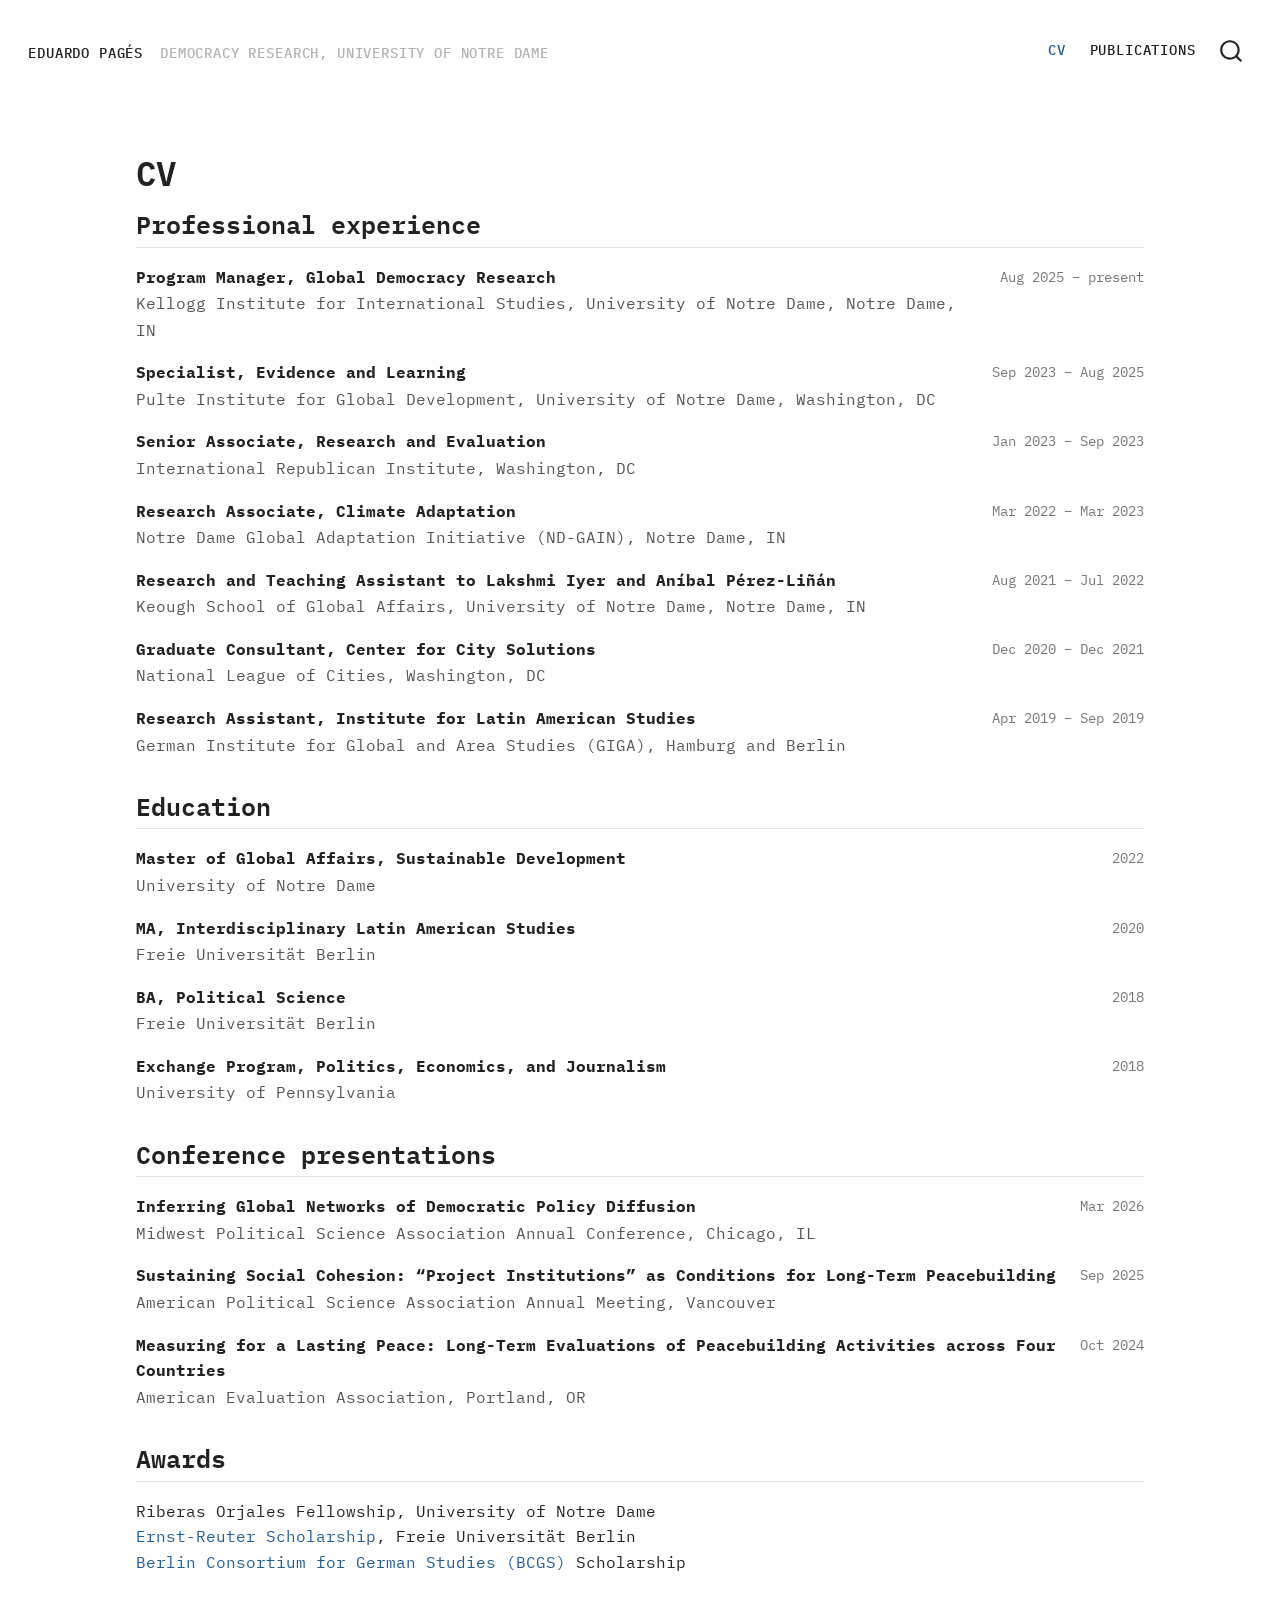
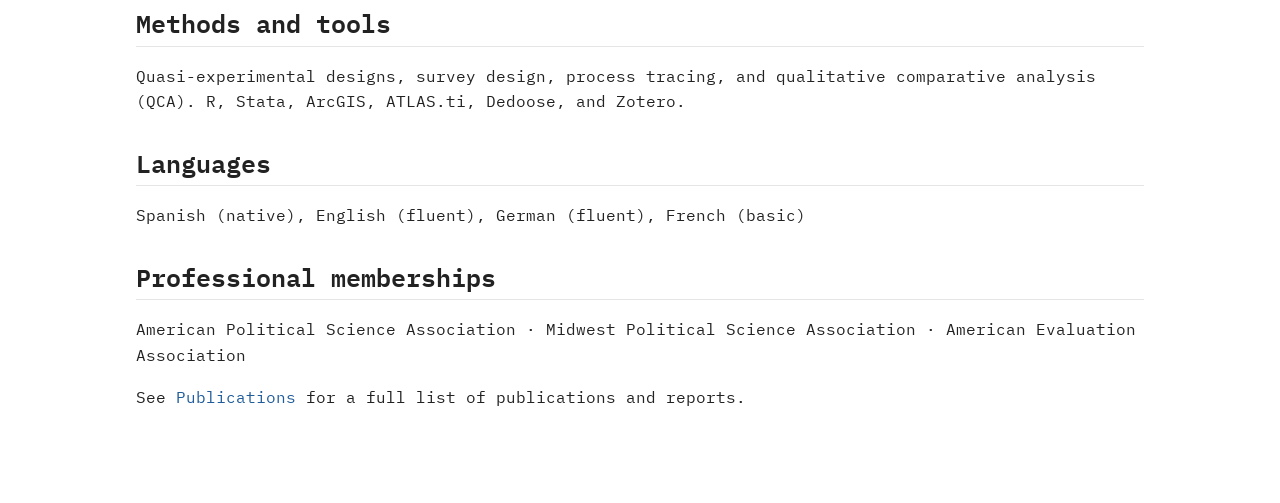
==== docs/cv.html @ 21036114 "update" ====
<!DOCTYPE html>
<html xmlns="http://www.w3.org/1999/xhtml" lang="en" xml:lang="en"><head>

<meta charset="utf-8">
<meta name="generator" content="quarto-1.6.42">

<meta name="viewport" content="width=device-width, initial-scale=1.0, user-scalable=yes">


<title>CV – Eduardo Pagés</title>
<style>
code{white-space: pre-wrap;}
span.smallcaps{font-variant: small-caps;}
div.columns{display: flex; gap: min(4vw, 1.5em);}
div.column{flex: auto; overflow-x: auto;}
div.hanging-indent{margin-left: 1.5em; text-indent: -1.5em;}
ul.task-list{list-style: none;}
ul.task-list li input[type="checkbox"] {
  width: 0.8em;
  margin: 0 0.8em 0.2em -1em; /* quarto-specific, see https://github.com/quarto-dev/quarto-cli/issues/4556 */ 
  vertical-align: middle;
}
</style>


<script src="site_libs/quarto-nav/quarto-nav.js"></script>
<script src="site_libs/quarto-nav/headroom.min.js"></script>
<script src="site_libs/clipboard/clipboard.min.js"></script>
<script src="site_libs/quarto-search/autocomplete.umd.js"></script>
<script src="site_libs/quarto-search/fuse.min.js"></script>
<script src="site_libs/quarto-search/quarto-search.js"></script>
<meta name="quarto:offset" content="./">
<script src="site_libs/quarto-html/quarto.js"></script>
<script src="site_libs/quarto-html/popper.min.js"></script>
<script src="site_libs/quarto-html/tippy.umd.min.js"></script>
<script src="site_libs/quarto-html/anchor.min.js"></script>
<link href="site_libs/quarto-html/tippy.css" rel="stylesheet">
<link href="site_libs/quarto-html/quarto-syntax-highlighting-d24214bd26f974c9c2c3da9940085b3d.css" rel="stylesheet" id="quarto-text-highlighting-styles">
<script src="site_libs/bootstrap/bootstrap.min.js"></script>
<link href="site_libs/bootstrap/bootstrap-icons.css" rel="stylesheet">
<link href="site_libs/bootstrap/bootstrap-ec6935b0382a1d86cc13bf8f3d1957b9.min.css" rel="stylesheet" append-hash="true" id="quarto-bootstrap" data-mode="light">
<script id="quarto-search-options" type="application/json">{
  "location": "navbar",
  "copy-button": false,
  "collapse-after": 3,
  "panel-placement": "end",
  "type": "overlay",
  "limit": 50,
  "keyboard-shortcut": [
    "f",
    "/",
    "s"
  ],
  "show-item-context": false,
  "language": {
    "search-no-results-text": "No results",
    "search-matching-documents-text": "matching documents",
    "search-copy-link-title": "Copy link to search",
    "search-hide-matches-text": "Hide additional matches",
    "search-more-match-text": "more match in this document",
    "search-more-matches-text": "more matches in this document",
    "search-clear-button-title": "Clear",
    "search-text-placeholder": "",
    "search-detached-cancel-button-title": "Cancel",
    "search-submit-button-title": "Submit",
    "search-label": "Search"
  }
}</script>
<style>html{ scroll-behavior: smooth; }</style>
<meta name="google-site-verification" content="d9QWnWDzLtX7ZNqzBEEGg6mCYW7MQCTSgyORNH1W5ec">


</head>

<body class="nav-fixed">

<div id="quarto-search-results"></div>
  <header id="quarto-header" class="headroom fixed-top">
    <nav class="navbar navbar-expand-lg " data-bs-theme="dark">
      <div class="navbar-container container-fluid">
      <div class="navbar-brand-container mx-auto">
    <a class="navbar-brand" href="./index.html">
    <span class="navbar-title">Eduardo Pagés</span>
    </a>
  </div>
            <div id="quarto-search" class="" title="Search"></div>
          <button class="navbar-toggler" type="button" data-bs-toggle="collapse" data-bs-target="#navbarCollapse" aria-controls="navbarCollapse" role="menu" aria-expanded="false" aria-label="Toggle navigation" onclick="if (window.quartoToggleHeadroom) { window.quartoToggleHeadroom(); }">
  <span class="navbar-toggler-icon"></span>
</button>
          <div class="collapse navbar-collapse" id="navbarCollapse">
            <ul class="navbar-nav navbar-nav-scroll ms-auto">
  <li class="nav-item">
    <a class="nav-link active" href="./cv.html" aria-current="page"> 
<span class="menu-text">CV</span></a>
  </li>  
  <li class="nav-item">
    <a class="nav-link" href="./publications.html"> 
<span class="menu-text">Publications</span></a>
  </li>  
</ul>
          </div> <!-- /navcollapse -->
            <div class="quarto-navbar-tools">
</div>
      </div> <!-- /container-fluid -->
    </nav>
</header>
<!-- content -->
<div id="quarto-content" class="quarto-container page-columns page-rows-contents page-layout-full page-navbar">
<!-- sidebar -->
<!-- margin-sidebar -->
    
<!-- main -->
<main class="content column-page" id="quarto-document-content">

<header id="title-block-header" class="quarto-title-block default">
<div class="quarto-title">
<h1 class="title">CV</h1>
</div>



<div class="quarto-title-meta column-page">

    
  
    
  </div>
  


</header>


<!-- To offer a PDF, save it as files/Pages_CV.pdf and uncomment the next line. -->
<!-- [Download CV (PDF)](files/Pages_CV.pdf){.btn .btn-outline-primary .btn-sm} -->
<section id="professional-experience" class="level2">
<h2 class="anchored" data-anchor-id="professional-experience">Professional experience</h2>
<div class="cv-entry">
<div class="cv-row">
<div>
<strong>Program Manager, Global Democracy Research</strong><br><span class="org">Kellogg Institute for International Studies, University of Notre Dame, Notre Dame, IN</span>
</div>
<div class="when">
Aug 2025 – present
</div>
</div>
</div>
<div class="cv-entry">
<div class="cv-row">
<div>
<strong>Specialist, Evidence and Learning</strong><br><span class="org">Pulte Institute for Global Development, University of Notre Dame, Washington, DC</span>
</div>
<div class="when">
Sep 2023 – Aug 2025
</div>
</div>
</div>
<div class="cv-entry">
<div class="cv-row">
<div>
<strong>Senior Associate, Research and Evaluation</strong><br><span class="org">International Republican Institute, Washington, DC</span>
</div>
<div class="when">
Jan 2023 – Sep 2023
</div>
</div>
</div>
<div class="cv-entry">
<div class="cv-row">
<div>
<strong>Research Associate, Climate Adaptation</strong><br><span class="org">Notre Dame Global Adaptation Initiative (ND-GAIN), Notre Dame, IN</span>
</div>
<div class="when">
Mar 2022 – Mar 2023
</div>
</div>
</div>
<div class="cv-entry">
<div class="cv-row">
<div>
<strong>Research and Teaching Assistant to Lakshmi Iyer and Aníbal Pérez-Liñán</strong><br><span class="org">Keough School of Global Affairs, University of Notre Dame, Notre Dame, IN</span>
</div>
<div class="when">
Aug 2021 – Jul 2022
</div>
</div>
</div>
<div class="cv-entry">
<div class="cv-row">
<div>
<strong>Graduate Consultant, Center for City Solutions</strong><br><span class="org">National League of Cities, Washington, DC</span>
</div>
<div class="when">
Dec 2020 – Dec 2021
</div>
</div>
</div>
<div class="cv-entry">
<div class="cv-row">
<div>
<strong>Research Assistant, Institute for Latin American Studies</strong><br><span class="org">German Institute for Global and Area Studies (GIGA), Hamburg and Berlin</span>
</div>
<div class="when">
Apr 2019 – Sep 2019
</div>
</div>
</div>
</section>
<section id="education" class="level2">
<h2 class="anchored" data-anchor-id="education">Education</h2>
<div class="cv-entry">
<div class="cv-row">
<div>
<strong>Master of Global Affairs, Sustainable Development</strong><br><span class="org">University of Notre Dame</span>
</div>
<div class="when">
2022
</div>
</div>
</div>
<div class="cv-entry">
<div class="cv-row">
<div>
<strong>MA, Interdisciplinary Latin American Studies</strong><br><span class="org">Freie Universität Berlin</span>
</div>
<div class="when">
2020
</div>
</div>
</div>
<div class="cv-entry">
<div class="cv-row">
<div>
<strong>BA, Political Science</strong><br><span class="org">Freie Universität Berlin</span>
</div>
<div class="when">
2018
</div>
</div>
</div>
<div class="cv-entry">
<div class="cv-row">
<div>
<strong>Exchange Program, Politics, Economics, and Journalism</strong><br><span class="org">University of Pennsylvania</span>
</div>
<div class="when">
2018
</div>
</div>
</div>
</section>
<section id="conference-presentations" class="level2">
<h2 class="anchored" data-anchor-id="conference-presentations">Conference presentations</h2>
<div class="cv-entry">
<div class="cv-row">
<div>
<strong>Inferring Global Networks of Democratic Policy Diffusion</strong><br><span class="org">Midwest Political Science Association Annual Conference, Chicago, IL</span>
</div>
<div class="when">
Mar 2026
</div>
</div>
</div>
<div class="cv-entry">
<div class="cv-row">
<div>
<strong>Sustaining Social Cohesion: “Project Institutions” as Conditions for Long-Term Peacebuilding</strong><br><span class="org">American Political Science Association Annual Meeting, Vancouver</span>
</div>
<div class="when">
Sep 2025
</div>
</div>
</div>
<div class="cv-entry">
<div class="cv-row">
<div>
<strong>Measuring for a Lasting Peace: Long-Term Evaluations of Peacebuilding Activities across Four Countries</strong><br><span class="org">American Evaluation Association, Portland, OR</span>
</div>
<div class="when">
Oct 2024
</div>
</div>
</div>
</section>
<section id="awards" class="level2">
<h2 class="anchored" data-anchor-id="awards">Awards</h2>
<p>Riberas Orjales Fellowship, University of Notre Dame<br> <a href="https://www.fu-berlin.de/sites/erg/foerderaktivitaeten/ernst-reuter-stipendien/ers10/index.html">Ernst-Reuter Scholarship</a>, Freie Universität Berlin<br> <a href="https://global.undergrad.columbia.edu/program/bcgs">Berlin Consortium for German Studies (BCGS)</a> Scholarship</p>
</section>
<section id="methods-and-tools" class="level2">
<h2 class="anchored" data-anchor-id="methods-and-tools">Methods and tools</h2>
<p>Quasi-experimental designs, survey design, process tracing, and qualitative comparative analysis (QCA). R, Stata, ArcGIS, ATLAS.ti, Dedoose, and Zotero.</p>
</section>
<section id="languages" class="level2">
<h2 class="anchored" data-anchor-id="languages">Languages</h2>
<p>Spanish (native), English (fluent), German (fluent), French (basic)</p>
</section>
<section id="professional-memberships" class="level2">
<h2 class="anchored" data-anchor-id="professional-memberships">Professional memberships</h2>
<p>American Political Science Association · Midwest Political Science Association · American Evaluation Association</p>
<p>See <a href="./publications.html">Publications</a> for a full list of publications and reports.</p>


</section>

</main> <!-- /main -->
<script id="quarto-html-after-body" type="application/javascript">
window.document.addEventListener("DOMContentLoaded", function (event) {
  const toggleBodyColorMode = (bsSheetEl) => {
    const mode = bsSheetEl.getAttribute("data-mode");
    const bodyEl = window.document.querySelector("body");
    if (mode === "dark") {
      bodyEl.classList.add("quarto-dark");
      bodyEl.classList.remove("quarto-light");
    } else {
      bodyEl.classList.add("quarto-light");
      bodyEl.classList.remove("quarto-dark");
    }
  }
  const toggleBodyColorPrimary = () => {
    const bsSheetEl = window.document.querySelector("link#quarto-bootstrap");
    if (bsSheetEl) {
      toggleBodyColorMode(bsSheetEl);
    }
  }
  toggleBodyColorPrimary();  
  const icon = "";
  const anchorJS = new window.AnchorJS();
  anchorJS.options = {
    placement: 'right',
    icon: icon
  };
  anchorJS.add('.anchored');
  const isCodeAnnotation = (el) => {
    for (const clz of el.classList) {
      if (clz.startsWith('code-annotation-')) {                     
        return true;
      }
    }
    return false;
  }
  const onCopySuccess = function(e) {
    // button target
    const button = e.trigger;
    // don't keep focus
    button.blur();
    // flash "checked"
    button.classList.add('code-copy-button-checked');
    var currentTitle = button.getAttribute("title");
    button.setAttribute("title", "Copied!");
    let tooltip;
    if (window.bootstrap) {
      button.setAttribute("data-bs-toggle", "tooltip");
      button.setAttribute("data-bs-placement", "left");
      button.setAttribute("data-bs-title", "Copied!");
      tooltip = new bootstrap.Tooltip(button, 
        { trigger: "manual", 
          customClass: "code-copy-button-tooltip",
          offset: [0, -8]});
      tooltip.show();    
    }
    setTimeout(function() {
      if (tooltip) {
        tooltip.hide();
        button.removeAttribute("data-bs-title");
        button.removeAttribute("data-bs-toggle");
        button.removeAttribute("data-bs-placement");
      }
      button.setAttribute("title", currentTitle);
      button.classList.remove('code-copy-button-checked');
    }, 1000);
    // clear code selection
    e.clearSelection();
  }
  const getTextToCopy = function(trigger) {
      const codeEl = trigger.previousElementSibling.cloneNode(true);
      for (const childEl of codeEl.children) {
        if (isCodeAnnotation(childEl)) {
          childEl.remove();
        }
      }
      return codeEl.innerText;
  }
  const clipboard = new window.ClipboardJS('.code-copy-button:not([data-in-quarto-modal])', {
    text: getTextToCopy
  });
  clipboard.on('success', onCopySuccess);
  if (window.document.getElementById('quarto-embedded-source-code-modal')) {
    const clipboardModal = new window.ClipboardJS('.code-copy-button[data-in-quarto-modal]', {
      text: getTextToCopy,
      container: window.document.getElementById('quarto-embedded-source-code-modal')
    });
    clipboardModal.on('success', onCopySuccess);
  }
    var localhostRegex = new RegExp(/^(?:http|https):\/\/localhost\:?[0-9]*\//);
    var mailtoRegex = new RegExp(/^mailto:/);
      var filterRegex = new RegExp("https:\/\/eduard7central\.github\.io");
    var isInternal = (href) => {
        return filterRegex.test(href) || localhostRegex.test(href) || mailtoRegex.test(href);
    }
    // Inspect non-navigation links and adorn them if external
 	var links = window.document.querySelectorAll('a[href]:not(.nav-link):not(.navbar-brand):not(.toc-action):not(.sidebar-link):not(.sidebar-item-toggle):not(.pagination-link):not(.no-external):not([aria-hidden]):not(.dropdown-item):not(.quarto-navigation-tool):not(.about-link)');
    for (var i=0; i<links.length; i++) {
      const link = links[i];
      if (!isInternal(link.href)) {
        // undo the damage that might have been done by quarto-nav.js in the case of
        // links that we want to consider external
        if (link.dataset.originalHref !== undefined) {
          link.href = link.dataset.originalHref;
        }
          // target, if specified
          link.setAttribute("target", "_blank");
          if (link.getAttribute("rel") === null) {
            link.setAttribute("rel", "noopener");
          }
      }
    }
  function tippyHover(el, contentFn, onTriggerFn, onUntriggerFn) {
    const config = {
      allowHTML: true,
      maxWidth: 500,
      delay: 100,
      arrow: false,
      appendTo: function(el) {
          return el.parentElement;
      },
      interactive: true,
      interactiveBorder: 10,
      theme: 'quarto',
      placement: 'bottom-start',
    };
    if (contentFn) {
      config.content = contentFn;
    }
    if (onTriggerFn) {
      config.onTrigger = onTriggerFn;
    }
    if (onUntriggerFn) {
      config.onUntrigger = onUntriggerFn;
    }
    window.tippy(el, config); 
  }
  const noterefs = window.document.querySelectorAll('a[role="doc-noteref"]');
  for (var i=0; i<noterefs.length; i++) {
    const ref = noterefs[i];
    tippyHover(ref, function() {
      // use id or data attribute instead here
      let href = ref.getAttribute('data-footnote-href') || ref.getAttribute('href');
      try { href = new URL(href).hash; } catch {}
      const id = href.replace(/^#\/?/, "");
      const note = window.document.getElementById(id);
      if (note) {
        return note.innerHTML;
      } else {
        return "";
      }
    });
  }
  const xrefs = window.document.querySelectorAll('a.quarto-xref');
  const processXRef = (id, note) => {
    // Strip column container classes
    const stripColumnClz = (el) => {
      el.classList.remove("page-full", "page-columns");
      if (el.children) {
        for (const child of el.children) {
          stripColumnClz(child);
        }
      }
    }
    stripColumnClz(note)
    if (id === null || id.startsWith('sec-')) {
      // Special case sections, only their first couple elements
      const container = document.createElement("div");
      if (note.children && note.children.length > 2) {
        container.appendChild(note.children[0].cloneNode(true));
        for (let i = 1; i < note.children.length; i++) {
          const child = note.children[i];
          if (child.tagName === "P" && child.innerText === "") {
            continue;
          } else {
            container.appendChild(child.cloneNode(true));
            break;
          }
        }
        if (window.Quarto?.typesetMath) {
          window.Quarto.typesetMath(container);
        }
        return container.innerHTML
      } else {
        if (window.Quarto?.typesetMath) {
          window.Quarto.typesetMath(note);
        }
        return note.innerHTML;
      }
    } else {
      // Remove any anchor links if they are present
      const anchorLink = note.querySelector('a.anchorjs-link');
      if (anchorLink) {
        anchorLink.remove();
      }
      if (window.Quarto?.typesetMath) {
        window.Quarto.typesetMath(note);
      }
      if (note.classList.contains("callout")) {
        return note.outerHTML;
      } else {
        return note.innerHTML;
      }
    }
  }
  for (var i=0; i<xrefs.length; i++) {
    const xref = xrefs[i];
    tippyHover(xref, undefined, function(instance) {
      instance.disable();
      let url = xref.getAttribute('href');
      let hash = undefined; 
      if (url.startsWith('#')) {
        hash = url;
      } else {
        try { hash = new URL(url).hash; } catch {}
      }
      if (hash) {
        const id = hash.replace(/^#\/?/, "");
        const note = window.document.getElementById(id);
        if (note !== null) {
          try {
            const html = processXRef(id, note.cloneNode(true));
            instance.setContent(html);
          } finally {
            instance.enable();
            instance.show();
          }
        } else {
          // See if we can fetch this
          fetch(url.split('#')[0])
          .then(res => res.text())
          .then(html => {
            const parser = new DOMParser();
            const htmlDoc = parser.parseFromString(html, "text/html");
            const note = htmlDoc.getElementById(id);
            if (note !== null) {
              const html = processXRef(id, note);
              instance.setContent(html);
            } 
          }).finally(() => {
            instance.enable();
            instance.show();
          });
        }
      } else {
        // See if we can fetch a full url (with no hash to target)
        // This is a special case and we should probably do some content thinning / targeting
        fetch(url)
        .then(res => res.text())
        .then(html => {
          const parser = new DOMParser();
          const htmlDoc = parser.parseFromString(html, "text/html");
          const note = htmlDoc.querySelector('main.content');
          if (note !== null) {
            // This should only happen for chapter cross references
            // (since there is no id in the URL)
            // remove the first header
            if (note.children.length > 0 && note.children[0].tagName === "HEADER") {
              note.children[0].remove();
            }
            const html = processXRef(null, note);
            instance.setContent(html);
          } 
        }).finally(() => {
          instance.enable();
          instance.show();
        });
      }
    }, function(instance) {
    });
  }
      let selectedAnnoteEl;
      const selectorForAnnotation = ( cell, annotation) => {
        let cellAttr = 'data-code-cell="' + cell + '"';
        let lineAttr = 'data-code-annotation="' +  annotation + '"';
        const selector = 'span[' + cellAttr + '][' + lineAttr + ']';
        return selector;
      }
      const selectCodeLines = (annoteEl) => {
        const doc = window.document;
        const targetCell = annoteEl.getAttribute("data-target-cell");
        const targetAnnotation = annoteEl.getAttribute("data-target-annotation");
        const annoteSpan = window.document.querySelector(selectorForAnnotation(targetCell, targetAnnotation));
        const lines = annoteSpan.getAttribute("data-code-lines").split(",");
        const lineIds = lines.map((line) => {
          return targetCell + "-" + line;
        })
        let top = null;
        let height = null;
        let parent = null;
        if (lineIds.length > 0) {
            //compute the position of the single el (top and bottom and make a div)
            const el = window.document.getElementById(lineIds[0]);
            top = el.offsetTop;
            height = el.offsetHeight;
            parent = el.parentElement.parentElement;
          if (lineIds.length > 1) {
            const lastEl = window.document.getElementById(lineIds[lineIds.length - 1]);
            const bottom = lastEl.offsetTop + lastEl.offsetHeight;
            height = bottom - top;
          }
          if (top !== null && height !== null && parent !== null) {
            // cook up a div (if necessary) and position it 
            let div = window.document.getElementById("code-annotation-line-highlight");
            if (div === null) {
              div = window.document.createElement("div");
              div.setAttribute("id", "code-annotation-line-highlight");
              div.style.position = 'absolute';
              parent.appendChild(div);
            }
            div.style.top = top - 2 + "px";
            div.style.height = height + 4 + "px";
            div.style.left = 0;
            let gutterDiv = window.document.getElementById("code-annotation-line-highlight-gutter");
            if (gutterDiv === null) {
              gutterDiv = window.document.createElement("div");
              gutterDiv.setAttribute("id", "code-annotation-line-highlight-gutter");
              gutterDiv.style.position = 'absolute';
              const codeCell = window.document.getElementById(targetCell);
              const gutter = codeCell.querySelector('.code-annotation-gutter');
              gutter.appendChild(gutterDiv);
            }
            gutterDiv.style.top = top - 2 + "px";
            gutterDiv.style.height = height + 4 + "px";
          }
          selectedAnnoteEl = annoteEl;
        }
      };
      const unselectCodeLines = () => {
        const elementsIds = ["code-annotation-line-highlight", "code-annotation-line-highlight-gutter"];
        elementsIds.forEach((elId) => {
          const div = window.document.getElementById(elId);
          if (div) {
            div.remove();
          }
        });
        selectedAnnoteEl = undefined;
      };
        // Handle positioning of the toggle
    window.addEventListener(
      "resize",
      throttle(() => {
        elRect = undefined;
        if (selectedAnnoteEl) {
          selectCodeLines(selectedAnnoteEl);
        }
      }, 10)
    );
    function throttle(fn, ms) {
    let throttle = false;
    let timer;
      return (...args) => {
        if(!throttle) { // first call gets through
            fn.apply(this, args);
            throttle = true;
        } else { // all the others get throttled
            if(timer) clearTimeout(timer); // cancel #2
            timer = setTimeout(() => {
              fn.apply(this, args);
              timer = throttle = false;
            }, ms);
        }
      };
    }
      // Attach click handler to the DT
      const annoteDls = window.document.querySelectorAll('dt[data-target-cell]');
      for (const annoteDlNode of annoteDls) {
        annoteDlNode.addEventListener('click', (event) => {
          const clickedEl = event.target;
          if (clickedEl !== selectedAnnoteEl) {
            unselectCodeLines();
            const activeEl = window.document.querySelector('dt[data-target-cell].code-annotation-active');
            if (activeEl) {
              activeEl.classList.remove('code-annotation-active');
            }
            selectCodeLines(clickedEl);
            clickedEl.classList.add('code-annotation-active');
          } else {
            // Unselect the line
            unselectCodeLines();
            clickedEl.classList.remove('code-annotation-active');
          }
        });
      }
  const findCites = (el) => {
    const parentEl = el.parentElement;
    if (parentEl) {
      const cites = parentEl.dataset.cites;
      if (cites) {
        return {
          el,
          cites: cites.split(' ')
        };
      } else {
        return findCites(el.parentElement)
      }
    } else {
      return undefined;
    }
  };
  var bibliorefs = window.document.querySelectorAll('a[role="doc-biblioref"]');
  for (var i=0; i<bibliorefs.length; i++) {
    const ref = bibliorefs[i];
    const citeInfo = findCites(ref);
    if (citeInfo) {
      tippyHover(citeInfo.el, function() {
        var popup = window.document.createElement('div');
        citeInfo.cites.forEach(function(cite) {
          var citeDiv = window.document.createElement('div');
          citeDiv.classList.add('hanging-indent');
          citeDiv.classList.add('csl-entry');
          var biblioDiv = window.document.getElementById('ref-' + cite);
          if (biblioDiv) {
            citeDiv.innerHTML = biblioDiv.innerHTML;
          }
          popup.appendChild(citeDiv);
        });
        return popup.innerHTML;
      });
    }
  }
});
</script>
</div> <!-- /content -->




<script src="site_libs/quarto-html/zenscroll-min.js"></script>
</body></html>
---- docs/site_libs/quarto-html/tippy.css ----
.tippy-box[data-animation=fade][data-state=hidden]{opacity:0}[data-tippy-root]{max-width:calc(100vw - 10px)}.tippy-box{position:relative;background-color:#333;color:#fff;border-radius:4px;font-size:14px;line-height:1.4;white-space:normal;outline:0;transition-property:transform,visibility,opacity}.tippy-box[data-placement^=top]>.tippy-arrow{bottom:0}.tippy-box[data-placement^=top]>.tippy-arrow:before{bottom:-7px;left:0;border-width:8px 8px 0;border-top-color:initial;transform-origin:center top}.tippy-box[data-placement^=bottom]>.tippy-arrow{top:0}.tippy-box[data-placement^=bottom]>.tippy-arrow:before{top:-7px;left:0;border-width:0 8px 8px;border-bottom-color:initial;transform-origin:center bottom}.tippy-box[data-placement^=left]>.tippy-arrow{right:0}.tippy-box[data-placement^=left]>.tippy-arrow:before{border-width:8px 0 8px 8px;border-left-color:initial;right:-7px;transform-origin:center left}.tippy-box[data-placement^=right]>.tippy-arrow{left:0}.tippy-box[data-placement^=right]>.tippy-arrow:before{left:-7px;border-width:8px 8px 8px 0;border-right-color:initial;transform-origin:center right}.tippy-box[data-inertia][data-state=visible]{transition-timing-function:cubic-bezier(.54,1.5,.38,1.11)}.tippy-arrow{width:16px;height:16px;color:#333}.tippy-arrow:before{content:"";position:absolute;border-color:transparent;border-style:solid}.tippy-content{position:relative;padding:5px 9px;z-index:1}
---- docs/site_libs/quarto-html/quarto-syntax-highlighting-d24214bd26f974c9c2c3da9940085b3d.css ----
/* quarto syntax highlight colors */
:root {
  --quarto-hl-ot-color: #003B4F;
  --quarto-hl-at-color: #657422;
  --quarto-hl-ss-color: #20794D;
  --quarto-hl-an-color: #5E5E5E;
  --quarto-hl-fu-color: #4758AB;
  --quarto-hl-st-color: #20794D;
  --quarto-hl-cf-color: #003B4F;
  --quarto-hl-op-color: #5E5E5E;
  --quarto-hl-er-color: #AD0000;
  --quarto-hl-bn-color: #AD0000;
  --quarto-hl-al-color: #AD0000;
  --quarto-hl-va-color: #111111;
  --quarto-hl-bu-color: inherit;
  --quarto-hl-ex-color: inherit;
  --quarto-hl-pp-color: #AD0000;
  --quarto-hl-in-color: #5E5E5E;
  --quarto-hl-vs-color: #20794D;
  --quarto-hl-wa-color: #5E5E5E;
  --quarto-hl-do-color: #5E5E5E;
  --quarto-hl-im-color: #00769E;
  --quarto-hl-ch-color: #20794D;
  --quarto-hl-dt-color: #AD0000;
  --quarto-hl-fl-color: #AD0000;
  --quarto-hl-co-color: #5E5E5E;
  --quarto-hl-cv-color: #5E5E5E;
  --quarto-hl-cn-color: #8f5902;
  --quarto-hl-sc-color: #5E5E5E;
  --quarto-hl-dv-color: #AD0000;
  --quarto-hl-kw-color: #003B4F;
}

/* other quarto variables */
:root {
  --quarto-font-monospace: "IBM Plex Mono", ui-monospace, Menlo, monospace;
}

pre > code.sourceCode > span {
  color: #003B4F;
}

code span {
  color: #003B4F;
}

code.sourceCode > span {
  color: #003B4F;
}

div.sourceCode,
div.sourceCode pre.sourceCode {
  color: #003B4F;
}

code span.ot {
  color: #003B4F;
  font-style: inherit;
}

code span.at {
  color: #657422;
  font-style: inherit;
}

code span.ss {
  color: #20794D;
  font-style: inherit;
}

code span.an {
  color: #5E5E5E;
  font-style: inherit;
}

code span.fu {
  color: #4758AB;
  font-style: inherit;
}

code span.st {
  color: #20794D;
  font-style: inherit;
}

code span.cf {
  color: #003B4F;
  font-weight: bold;
  font-style: inherit;
}

code span.op {
  color: #5E5E5E;
  font-style: inherit;
}

code span.er {
  color: #AD0000;
  font-style: inherit;
}

code span.bn {
  color: #AD0000;
  font-style: inherit;
}

code span.al {
  color: #AD0000;
  font-style: inherit;
}

code span.va {
  color: #111111;
  font-style: inherit;
}

code span.bu {
  font-style: inherit;
}

code span.ex {
  font-style: inherit;
}

code span.pp {
  color: #AD0000;
  font-style: inherit;
}

code span.in {
  color: #5E5E5E;
  font-style: inherit;
}

code span.vs {
  color: #20794D;
  font-style: inherit;
}

code span.wa {
  color: #5E5E5E;
  font-style: italic;
}

code span.do {
  color: #5E5E5E;
  font-style: italic;
}

code span.im {
  color: #00769E;
  font-style: inherit;
}

code span.ch {
  color: #20794D;
  font-style: inherit;
}

code span.dt {
  color: #AD0000;
  font-style: inherit;
}

code span.fl {
  color: #AD0000;
  font-style: inherit;
}

code span.co {
  color: #5E5E5E;
  font-style: inherit;
}

code span.cv {
  color: #5E5E5E;
  font-style: italic;
}

code span.cn {
  color: #8f5902;
  font-style: inherit;
}

code span.sc {
  color: #5E5E5E;
  font-style: inherit;
}

code span.dv {
  color: #AD0000;
  font-style: inherit;
}

code span.kw {
  color: #003B4F;
  font-weight: bold;
  font-style: inherit;
}

.prevent-inlining {
  content: "</";
}

/*# sourceMappingURL=475bb69059f6c236b095913229777e98.css.map */
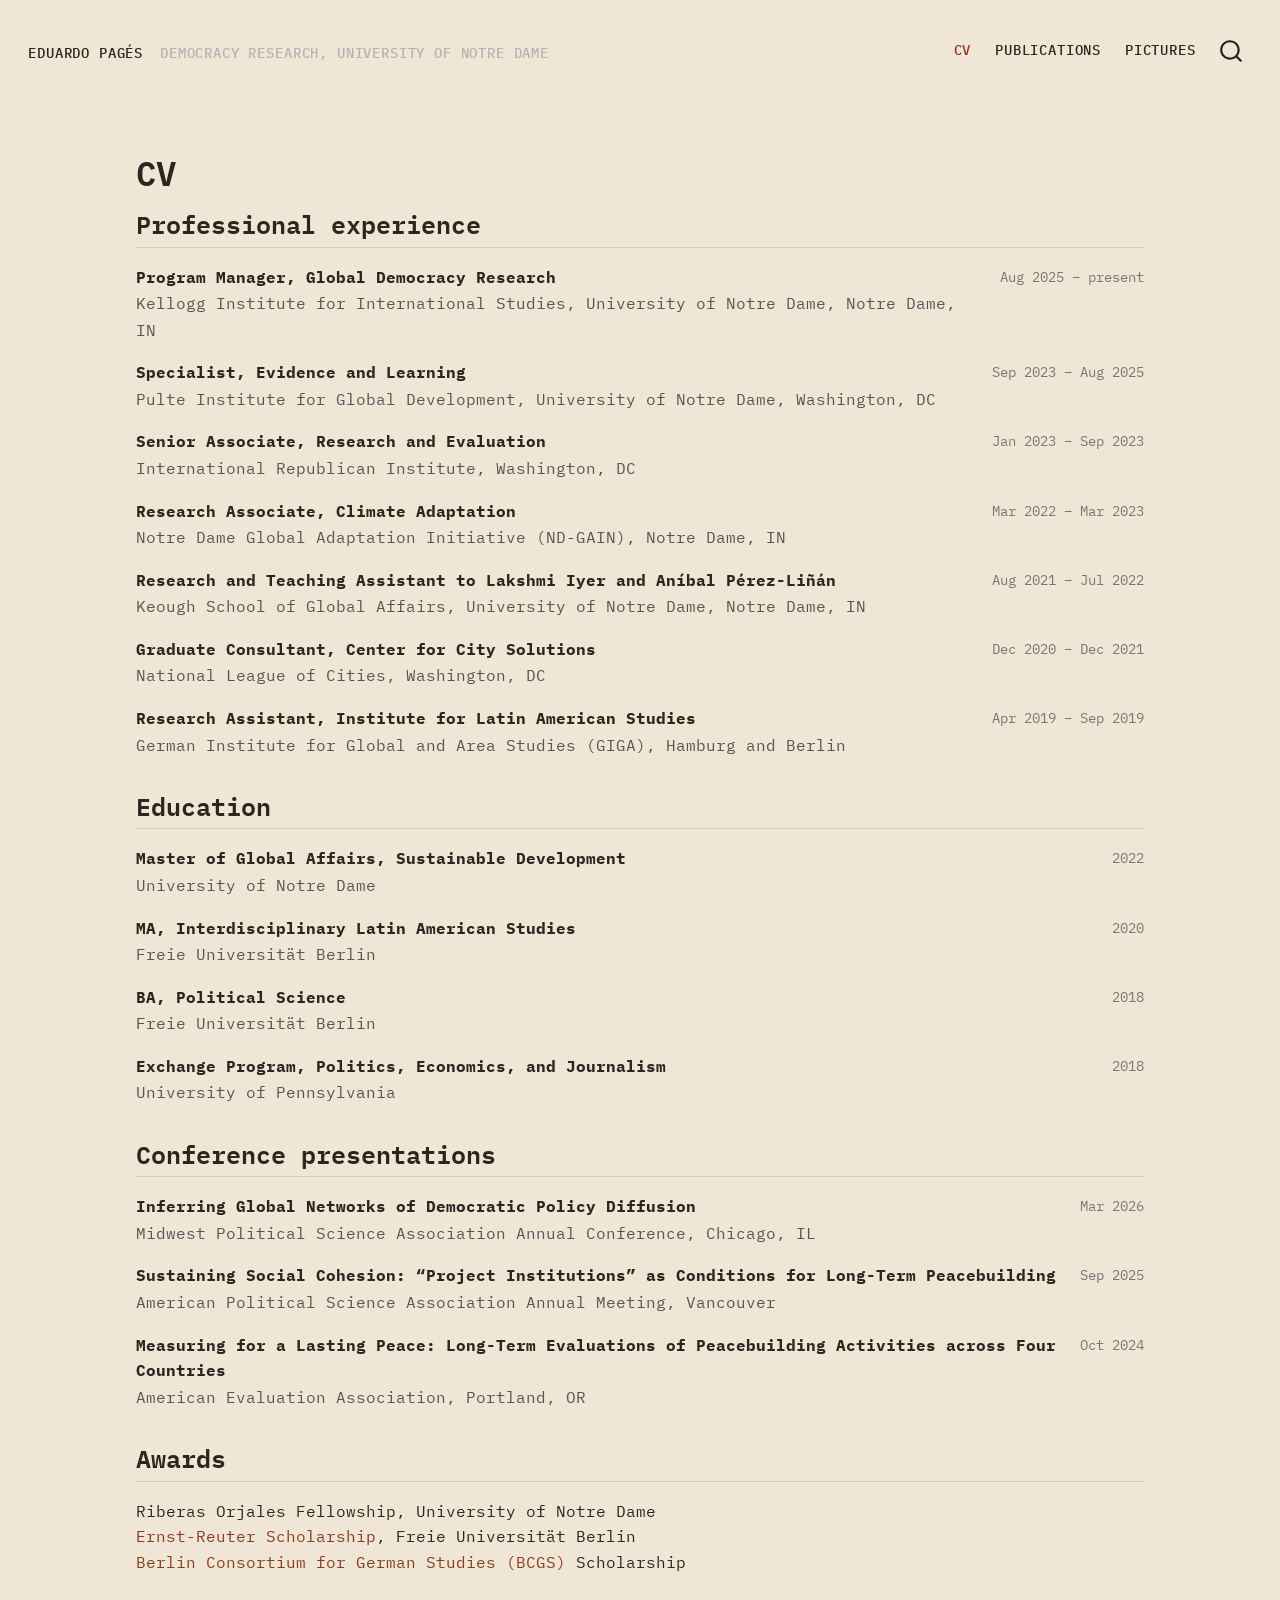
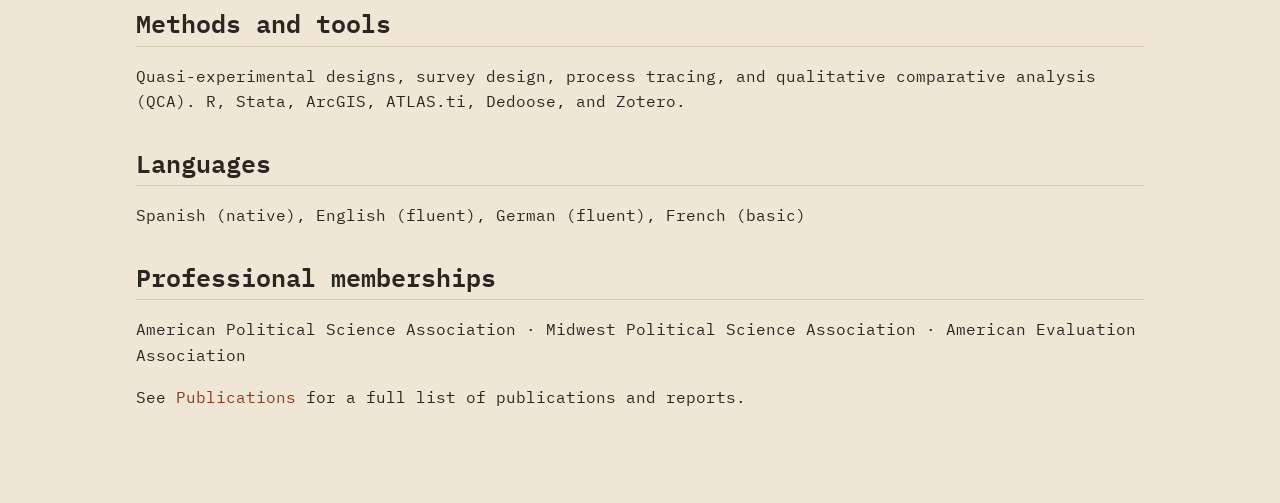
==== commit 0bb3bd24: "Update with pictures section" ====
--- a/docs/cv.html
+++ b/docs/cv.html
@@ -38,7 +38,7 @@
 <link href="site_libs/quarto-html/quarto-syntax-highlighting-d24214bd26f974c9c2c3da9940085b3d.css" rel="stylesheet" id="quarto-text-highlighting-styles">
 <script src="site_libs/bootstrap/bootstrap.min.js"></script>
 <link href="site_libs/bootstrap/bootstrap-icons.css" rel="stylesheet">
-<link href="site_libs/bootstrap/bootstrap-ec6935b0382a1d86cc13bf8f3d1957b9.min.css" rel="stylesheet" append-hash="true" id="quarto-bootstrap" data-mode="light">
+<link href="site_libs/bootstrap/bootstrap-fd109731776092e801d70a4bb2961599.min.css" rel="stylesheet" append-hash="true" id="quarto-bootstrap" data-mode="light">
 <script id="quarto-search-options" type="application/json">{
   "location": "navbar",
   "copy-button": false,
@@ -96,6 +96,10 @@
   <li class="nav-item">
     <a class="nav-link" href="./publications.html"> 
 <span class="menu-text">Publications</span></a>
+  </li>  
+  <li class="nav-item">
+    <a class="nav-link" href="./pictures.html"> 
+<span class="menu-text">Pictures</span></a>
   </li>  
 </ul>
           </div> <!-- /navcollapse -->
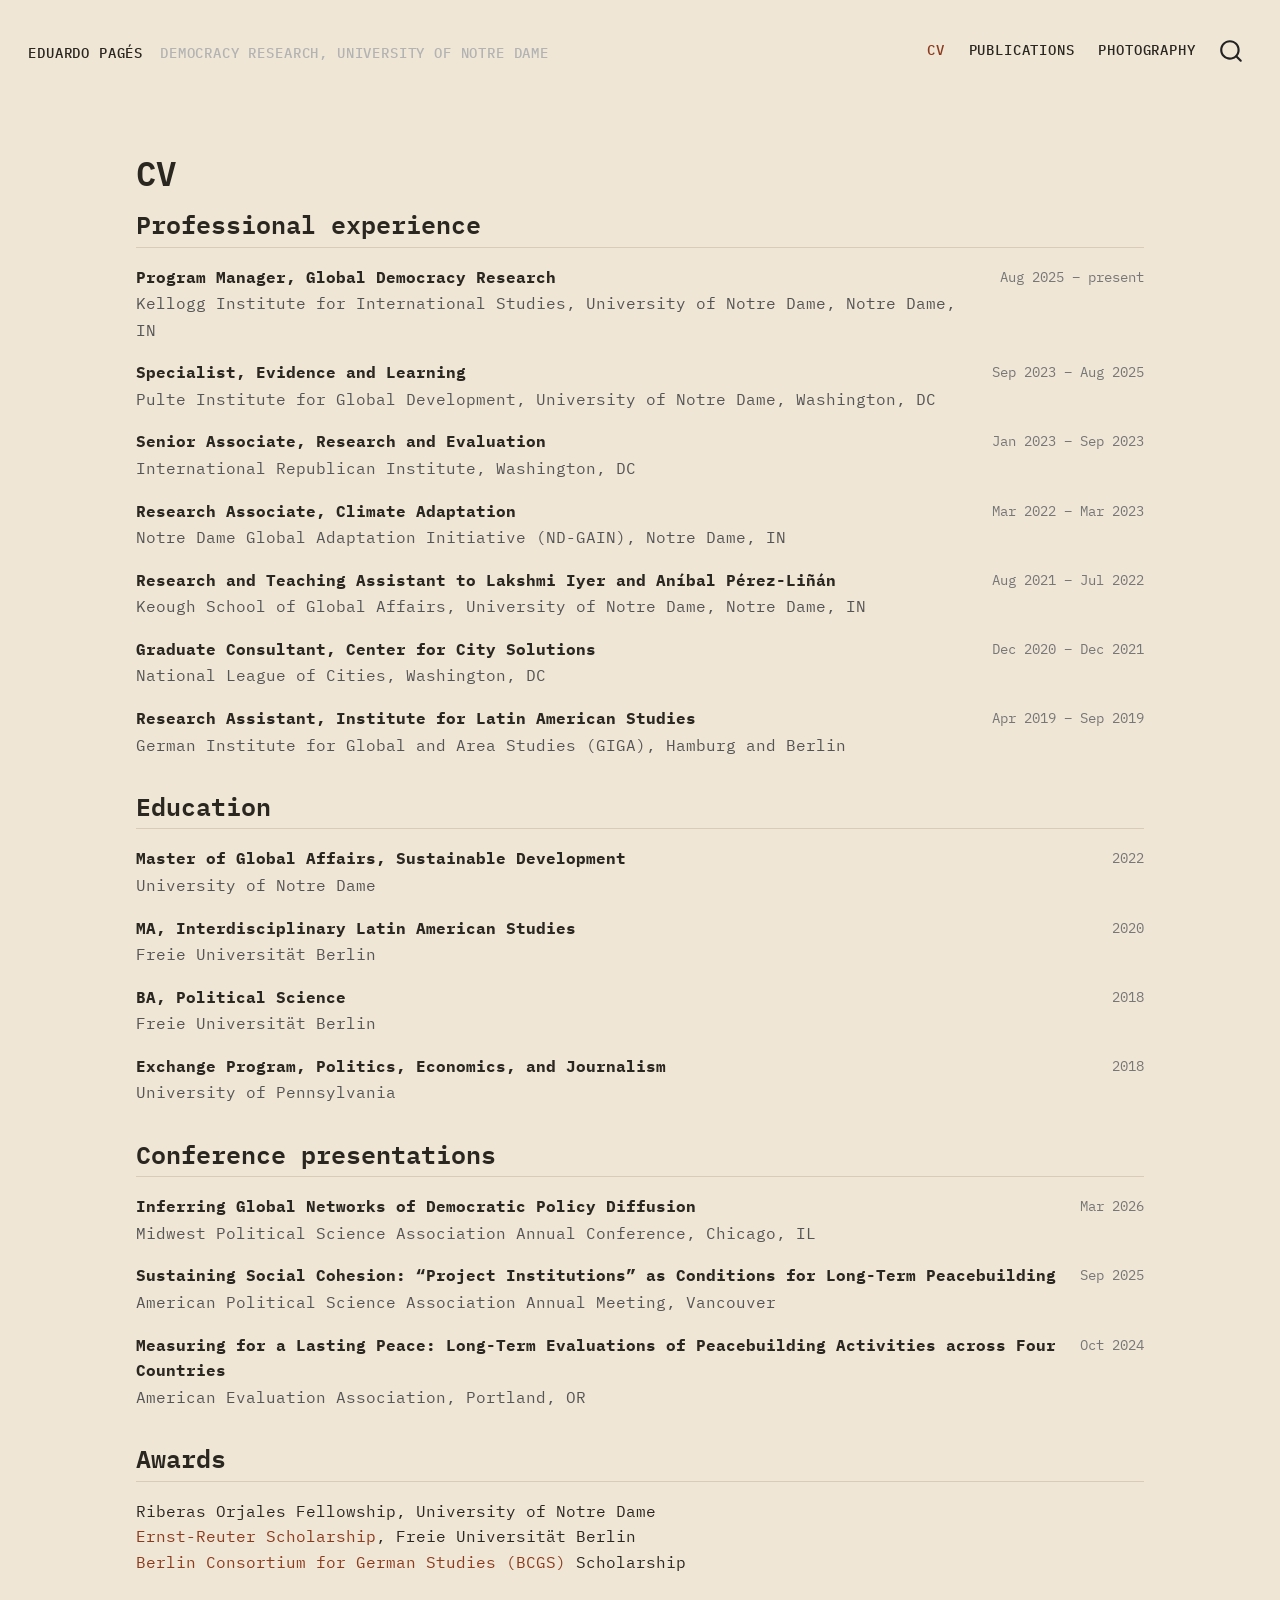
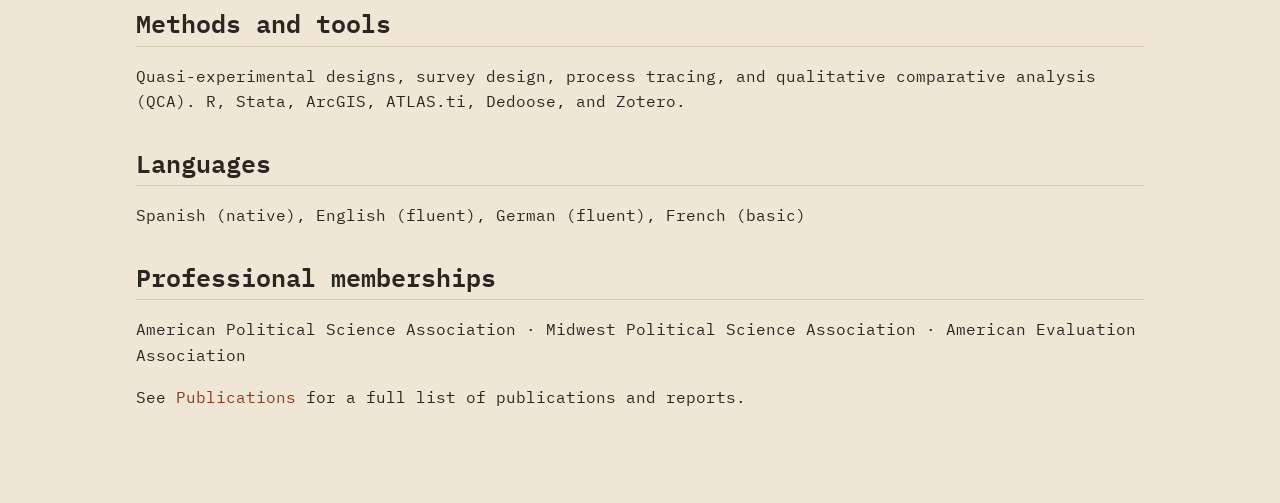
==== commit c0e2a9c0: "Update of publications page" ====
--- a/docs/cv.html
+++ b/docs/cv.html
@@ -38,7 +38,7 @@
 <link href="site_libs/quarto-html/quarto-syntax-highlighting-d24214bd26f974c9c2c3da9940085b3d.css" rel="stylesheet" id="quarto-text-highlighting-styles">
 <script src="site_libs/bootstrap/bootstrap.min.js"></script>
 <link href="site_libs/bootstrap/bootstrap-icons.css" rel="stylesheet">
-<link href="site_libs/bootstrap/bootstrap-fd109731776092e801d70a4bb2961599.min.css" rel="stylesheet" append-hash="true" id="quarto-bootstrap" data-mode="light">
+<link href="site_libs/bootstrap/bootstrap-a9b498c6a6a23a82e7b013ad0fb9bc80.min.css" rel="stylesheet" append-hash="true" id="quarto-bootstrap" data-mode="light">
 <script id="quarto-search-options" type="application/json">{
   "location": "navbar",
   "copy-button": false,
@@ -99,7 +99,7 @@
   </li>  
   <li class="nav-item">
     <a class="nav-link" href="./pictures.html"> 
-<span class="menu-text">Pictures</span></a>
+<span class="menu-text">Photography</span></a>
   </li>  
 </ul>
           </div> <!-- /navcollapse -->
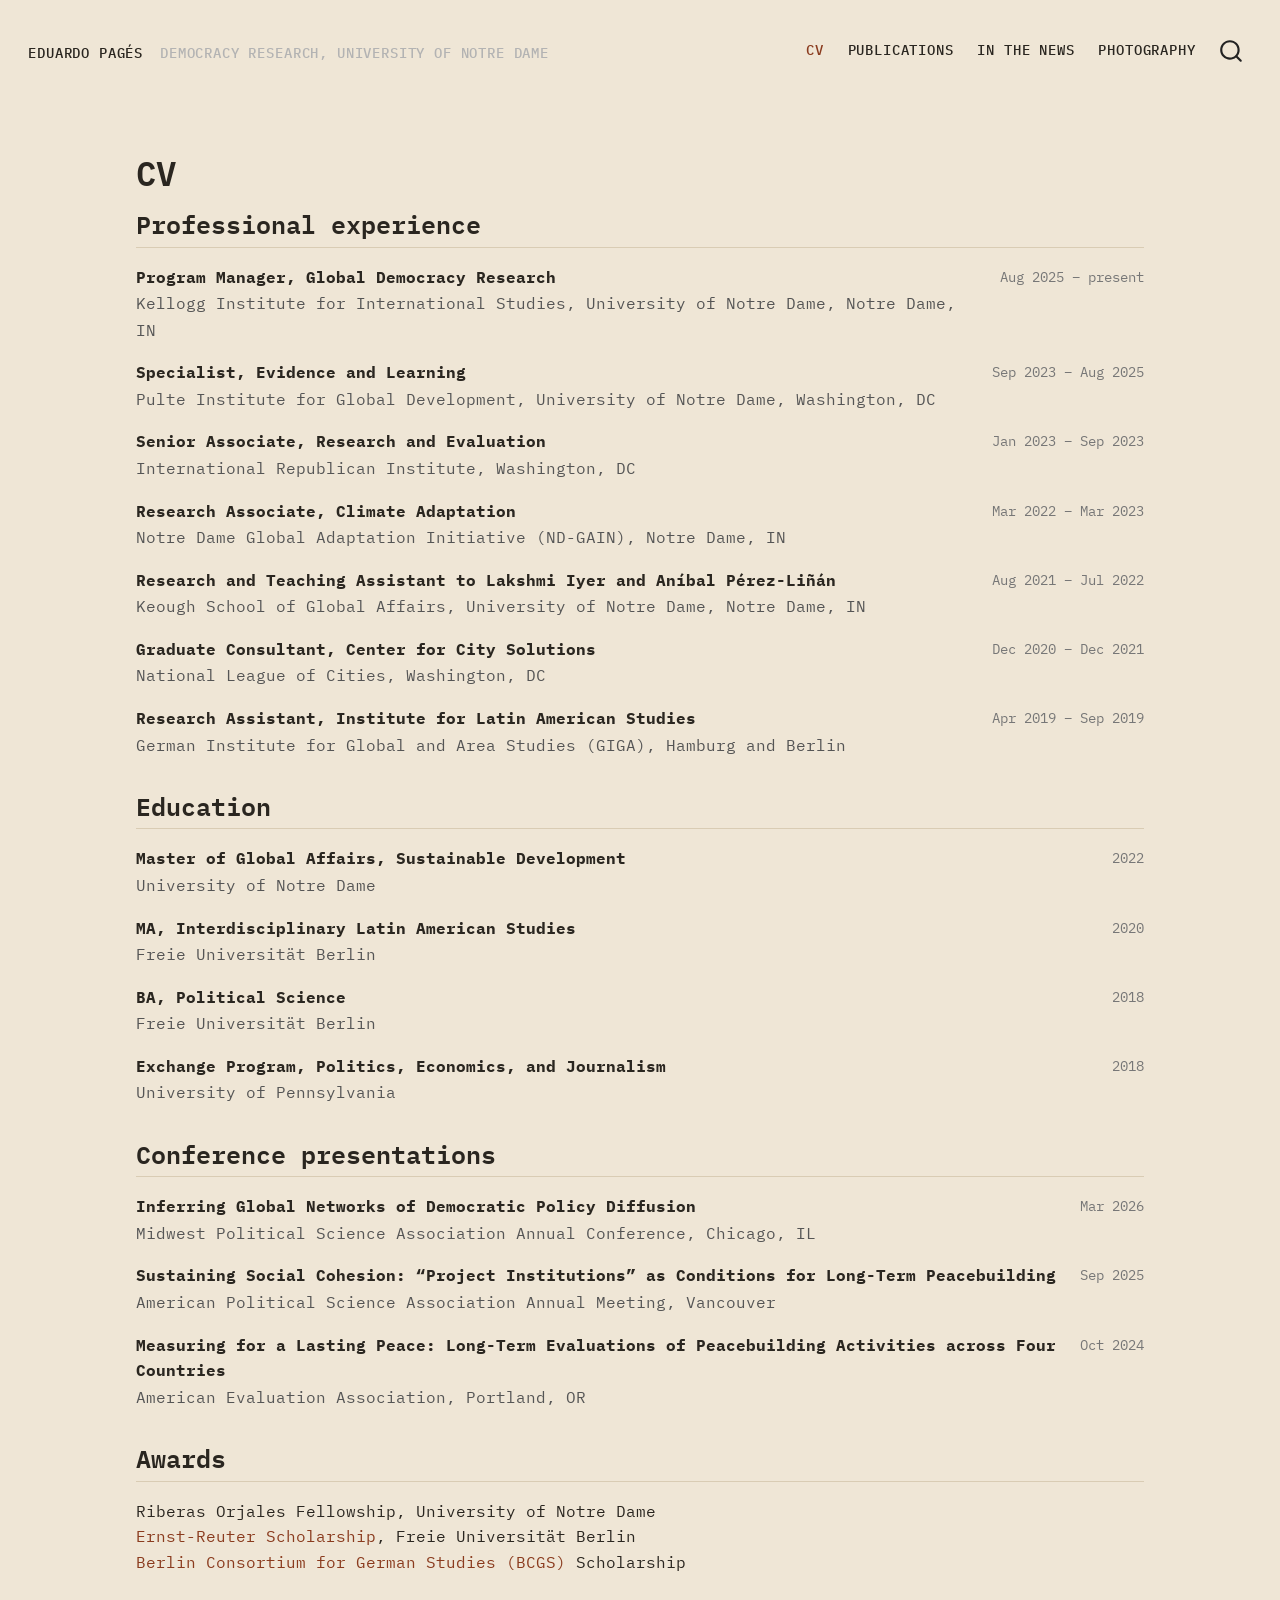
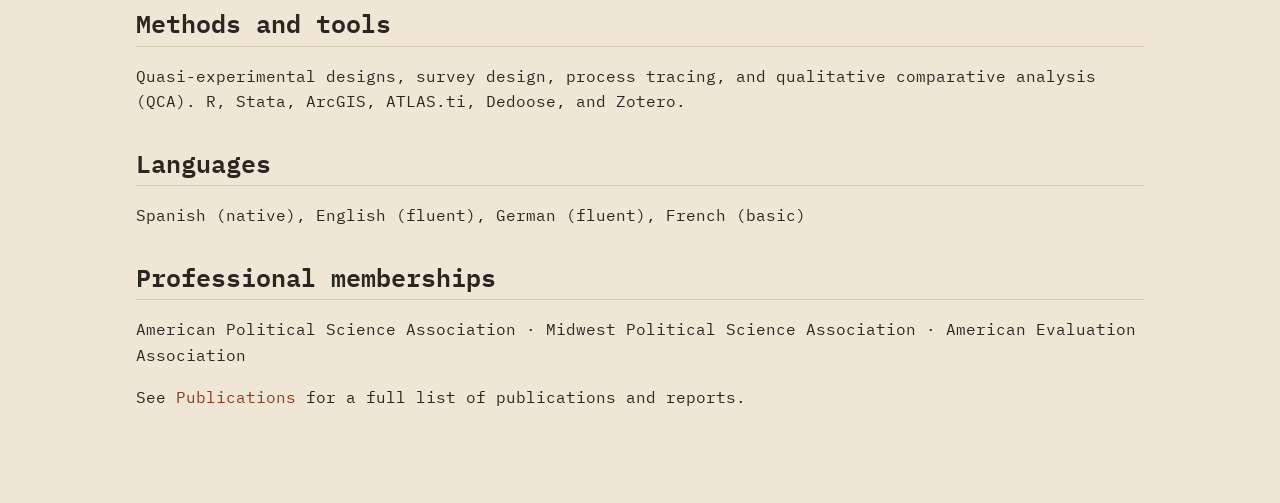
==== commit 34b8ebb9: "new news sections new news sections" ====
--- a/docs/cv.html
+++ b/docs/cv.html
@@ -38,7 +38,7 @@
 <link href="site_libs/quarto-html/quarto-syntax-highlighting-d24214bd26f974c9c2c3da9940085b3d.css" rel="stylesheet" id="quarto-text-highlighting-styles">
 <script src="site_libs/bootstrap/bootstrap.min.js"></script>
 <link href="site_libs/bootstrap/bootstrap-icons.css" rel="stylesheet">
-<link href="site_libs/bootstrap/bootstrap-a9b498c6a6a23a82e7b013ad0fb9bc80.min.css" rel="stylesheet" append-hash="true" id="quarto-bootstrap" data-mode="light">
+<link href="site_libs/bootstrap/bootstrap-5631ccc39f8198c016465c4636771dfd.min.css" rel="stylesheet" append-hash="true" id="quarto-bootstrap" data-mode="light">
 <script id="quarto-search-options" type="application/json">{
   "location": "navbar",
   "copy-button": false,
@@ -96,6 +96,10 @@
   <li class="nav-item">
     <a class="nav-link" href="./publications.html"> 
 <span class="menu-text">Publications</span></a>
+  </li>  
+  <li class="nav-item">
+    <a class="nav-link" href="./news.html"> 
+<span class="menu-text">In the News</span></a>
   </li>  
   <li class="nav-item">
     <a class="nav-link" href="./pictures.html"> 
